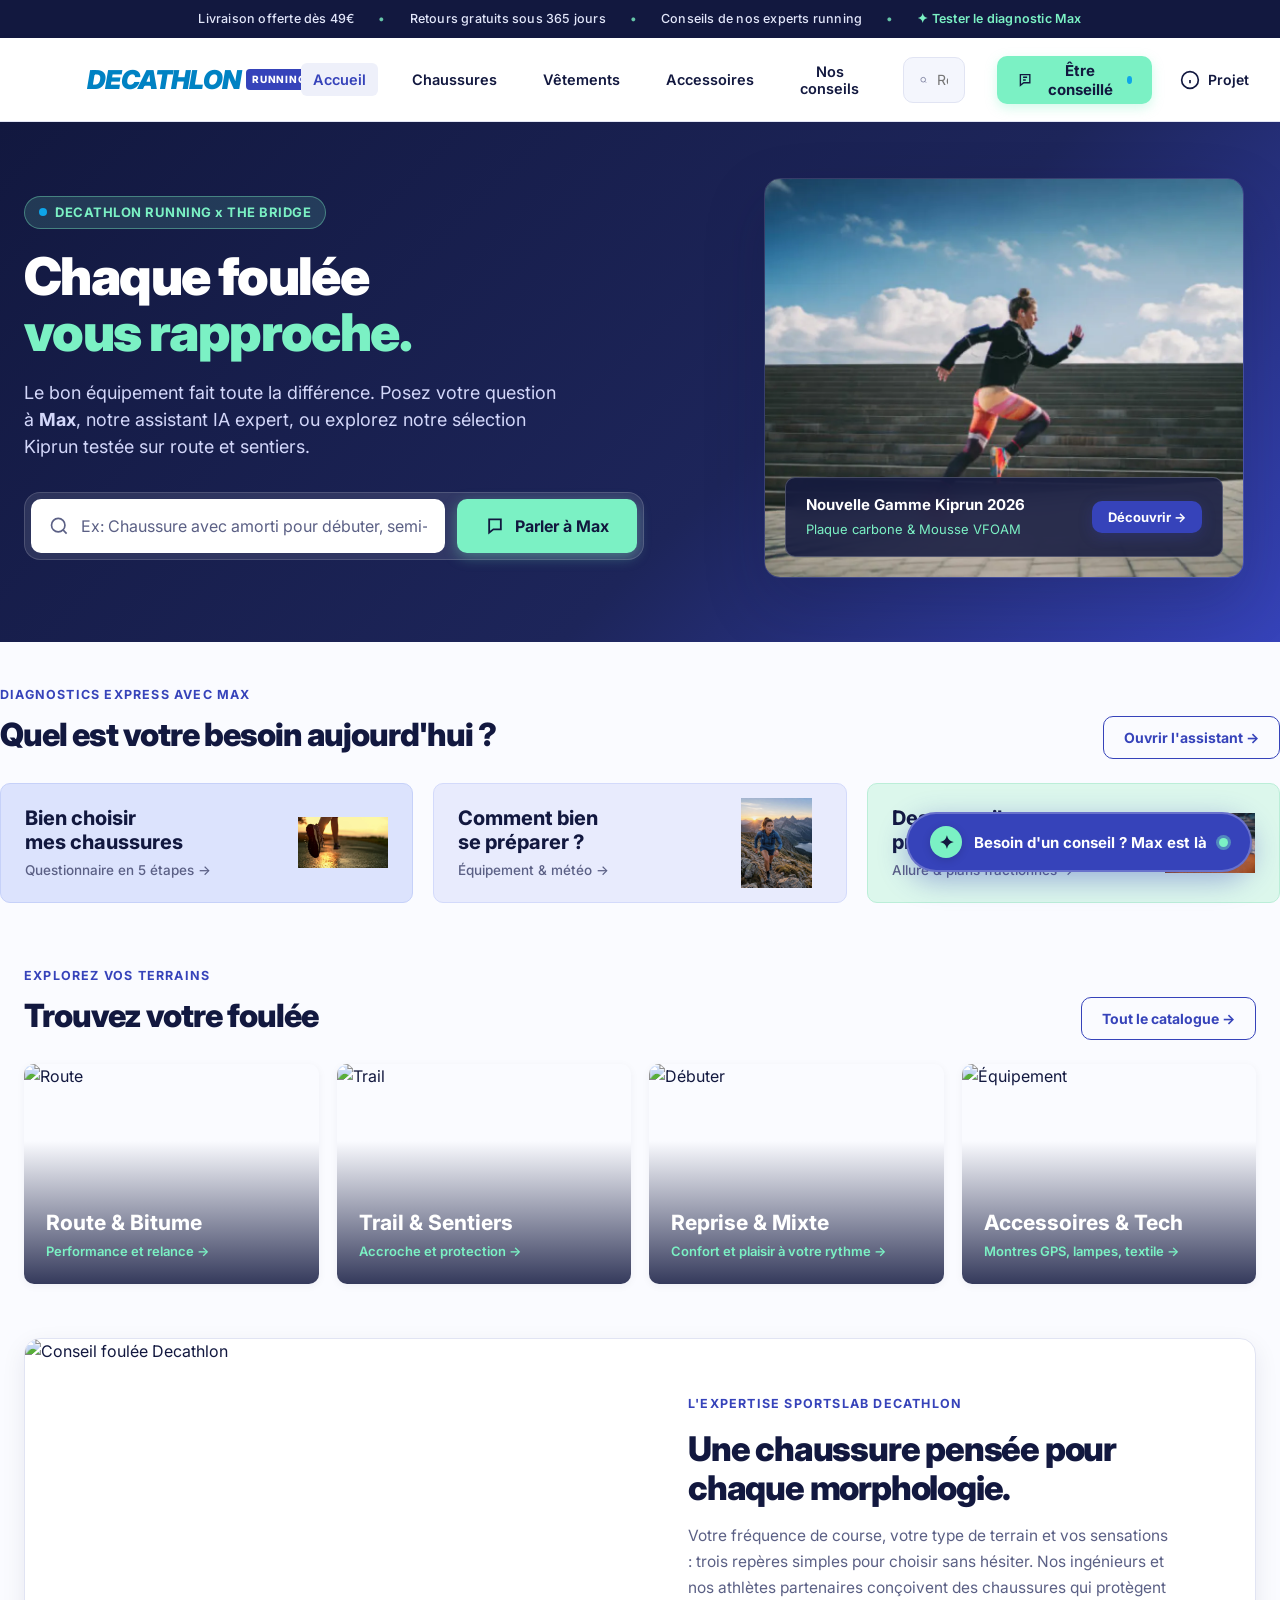
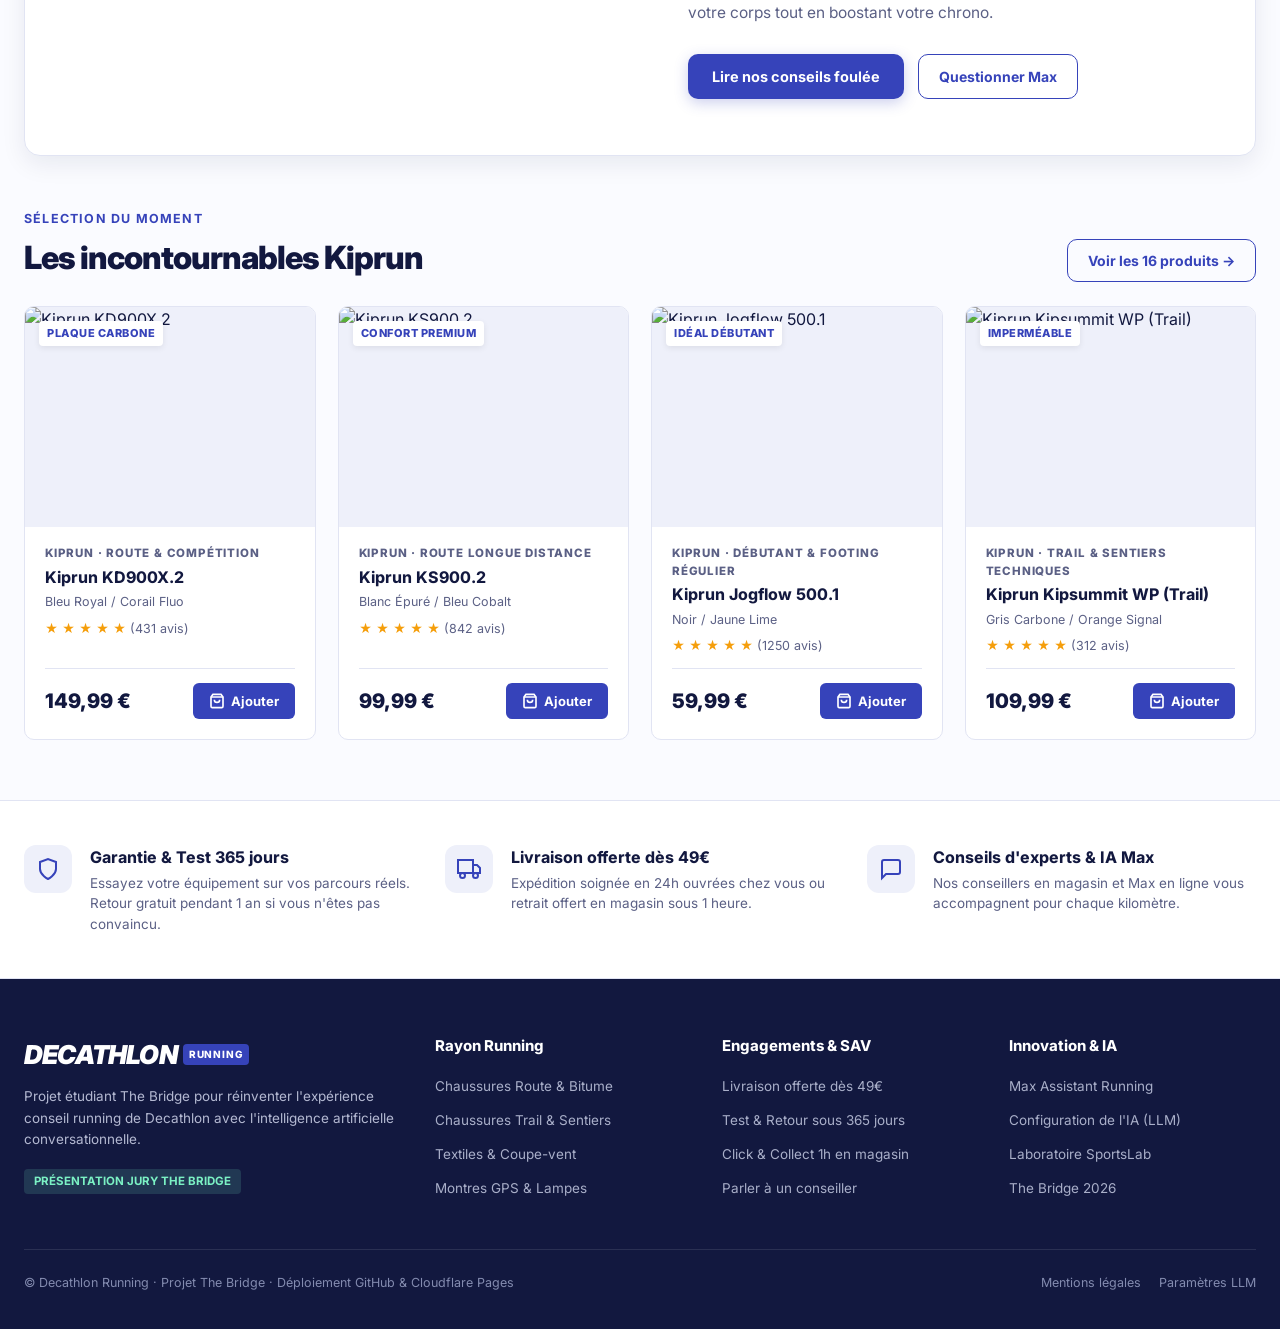
==== index.html @ 46d2ca4f "Add files via upload" ====
<!DOCTYPE html>
<html lang="fr">
<head>
  <meta charset="utf-8">
  <meta name="viewport" content="width=device-width, initial-scale=1">
  <title>Decathlon Running — Max, Votre Assistant Running Intelligent</title>
  <meta name="description" content="Projet étudiant Decathlon The Bridge : site e-commerce running interactif avec Max, assistant conversationnel propulsé par LLM.">
  <link rel="icon" type="image/png" href="assets/decathlon-logo.png">

  <!-- Polices Google Fonts : Inter & Roboto Condensed -->
  <link rel="preconnect" href="https://fonts.googleapis.com">
  <link rel="preconnect" href="https://fonts.gstatic.com" crossorigin>
  <link href="https://fonts.googleapis.com/css2?family=Inter:wght@400;500;600;700;800;900&family=Roboto+Condensed:wght@400;700&display=swap" rel="stylesheet">

  <!-- Feuilles de styles -->
  <link rel="stylesheet" href="css/styles.css">
  <link rel="stylesheet" href="css/chatbot.css">
</head>
<body>

  <!-- BANDEAU SUPÉRIEUR D'INFORMATIONS -->
  <div class="top-bar">
    <span>Livraison offerte dès 49€</span>
    <span class="bullet">•</span>
    <span>Retours gratuits sous 365 jours</span>
    <span class="bullet">•</span>
    <span>Conseils de nos experts running</span>
    <span class="bullet">•</span>
    <span class="top-link" onclick="window.maxBot.openWithQuery('Bien choisir mes chaussures')">✦ Tester le diagnostic Max</span>
  </div>

  <!-- HEADER PRINCIPAL DU SITE -->
  <header class="site-header">
    <div class="header-inner">
      <!-- Logo Decathlon Running -->
      <div class="logo-container" onclick="window.app.showView('home')">
        <img src="assets/decathlon-logo.png" alt="Decathlon Logo" class="logo-icon" onerror="this.style.display='none'">
        <div class="logo-text">
          DECATHLON <span class="logo-badge">RUNNING</span>
        </div>
      </div>

      <!-- Navigation principale -->
      <nav class="nav-links">
        <button class="nav-btn active" data-view="home" onclick="window.app.showView('home')">Accueil</button>
        <button class="nav-btn" data-view="catalogue" onclick="window.app.showCategory('Chaussures')">Chaussures</button>
        <button class="nav-btn" data-view="catalogue" onclick="window.app.showCategory('Vêtements')">Vêtements</button>
        <button class="nav-btn" data-view="catalogue" onclick="window.app.showCategory('Accessoires')">Accessoires</button>
        <button class="nav-btn" data-view="conseils" onclick="window.app.showView('conseils')">Nos conseils</button>
      </nav>

      <!-- Barre de recherche produit -->
      <div class="search-box">
        <svg width="18" height="18" viewBox="0 0 24 24" fill="none" stroke="currentColor" stroke-width="2.2"><circle cx="11" cy="11" r="8"></circle><path d="m21 21-4.3-4.3"></path></svg>
        <input id="headerSearchInput" placeholder="Rechercher KD900X, amorti, trail, veste..." aria-label="Rechercher un produit">
      </div>

      <!-- Actions de droite -->
      <div class="header-actions">
        <!-- Bouton spécial "Être conseillé" (Max Chatbot) -->
        <button class="btn-conseille" onclick="window.maxBot.toggleChat(true)" title="Ouvrir le conseiller Max">
          <svg width="22" height="22" viewBox="0 0 24 24" fill="none" stroke="currentColor" stroke-width="2"><path d="M5 4h14v12H10l-5 4z"></path><path d="M9 8h6M9 12h4"></path></svg>
          Être conseillé
          <span class="pulse-dot"></span>
        </button>

        <button class="action-btn" onclick="window.app.showView('about')" title="À propos du projet">
          <svg width="20" height="20" viewBox="0 0 24 24" fill="none" stroke="currentColor" stroke-width="2"><circle cx="12" cy="12" r="10"></circle><path d="M12 16v-4M12 8h.01"></path></svg>
          Projet
        </button>

        <button class="action-btn" onclick="window.app.showView('cart')" title="Voir mon panier">
          <svg width="20" height="20" viewBox="0 0 24 24" fill="none" stroke="currentColor" stroke-width="2"><circle cx="8" cy="21" r="1"></circle><circle cx="19" cy="21" r="1"></circle><path d="M2.05 2.05h2l2.66 12.42a2 2 0 0 0 2 1.58h9.78a2 2 0 0 0 1.95-1.57l1.65-7.43H5.12"></path></svg>
          Panier <span id="cartBadge" class="cart-badge" style="display:none;">0</span>
        </button>
      </div>
    </div>
  </header>

  <!-- CONTENEUR DYNAMIQUE DES PAGES / VUES -->
  <main id="mainApp"></main>

  <!-- =========================================================================
       CHATBOT MAX : TIROIR CONVERSATIONNEL ET ASSISTANT IA
       ========================================================================= -->

  <!-- Bouton déclencheur flottant (Bottom-Right) -->
  <button class="max-floating-launcher" onclick="window.maxBot.toggleChat(true)" aria-label="Ouvrir le chat avec Max">
    <div class="max-launcher-icon">✦</div>
    <span>Besoin d'un conseil ? Max est là</span>
    <span class="max-launcher-dot"></span>
  </button>

  <!-- Tiroir principal du Chatbot Max -->
  <aside class="max-chat-drawer" id="maxChatDrawer" aria-label="Chat avec Max">
    <!-- Header de Max -->
    <div class="max-header">
      <div class="max-header-info">
        <div class="max-avatar">
          <svg width="22" height="22" viewBox="0 0 24 24" fill="none" stroke="currentColor" stroke-width="2"><circle cx="12" cy="8" r="5"></circle><path d="M20 21a8 8 0 1 0-16 0"></path></svg>
          <span class="max-status-dot"></span>
        </div>
        <div class="max-header-names">
          <h4>Max <span class="max-model-tag">IA RUNNING</span></h4>
          <p id="maxStatusBadge">En ligne · Mode Expert Decathlon</p>
        </div>
      </div>

      <div class="max-header-actions">
        <!-- Bouton configuration de la clé API / LLM -->
        <button class="max-btn-icon" onclick="openConfigModal()" title="Paramètres IA & Clé API">
          <svg width="18" height="18" viewBox="0 0 24 24" fill="none" stroke="currentColor" stroke-width="2"><circle cx="12" cy="12" r="3"></circle><path d="M19.4 15a1.65 1.65 0 0 0 .33 1.82l.06.06a2 2 0 0 1 0 2.83 2 2 0 0 1-2.83 0l-.06-.06a1.65 1.65 0 0 0-1.82-.33 1.65 1.65 0 0 0-1 1.51V21a2 2 0 0 1-2 2 2 2 0 0 1-2-2v-.09A1.65 1.65 0 0 0 9 19.4a1.65 1.65 0 0 0-1.82.33l-.06.06a2 2 0 0 1-2.83 0 2 2 0 0 1 0-2.83l.06-.06a1.65 1.65 0 0 0 .33-1.82 1.65 1.65 0 0 0-1.51-1H3a2 2 0 0 1-2-2 2 2 0 0 1 2-2h.09A1.65 1.65 0 0 0 4.6 9a1.65 1.65 0 0 0-.33-1.82l-.06-.06a2 2 0 0 1 0-2.83 2 2 0 0 1 2.83 0l.06.06a1.65 1.65 0 0 0 1.82.33H9a1.65 1.65 0 0 0 1-1.51V3a2 2 0 0 1 2-2 2 2 0 0 1 2 2v.09a1.65 1.65 0 0 0 1 1.51 1.65 1.65 0 0 0 1.82-.33l.06-.06a2 2 0 0 1 2.83 0 2 2 0 0 1 0 2.83l-.06.06a1.65 1.65 0 0 0-.33 1.82V9a1.65 1.65 0 0 0 1.51 1H21a2 2 0 0 1 2 2 2 2 0 0 1-2 2h-.09a1.65 1.65 0 0 0-1.51 1z"></path></svg>
        </button>
        <!-- Fermer le chat -->
        <button class="max-btn-icon" onclick="window.maxBot.toggleChat(false)" title="Fermer l'assistant">
          <svg width="20" height="20" viewBox="0 0 24 24" fill="none" stroke="currentColor" stroke-width="2.2"><path d="M18 6 6 18M6 6l12 12"></path></svg>
        </button>
      </div>
    </div>

    <!-- Barre de progression pour scénarios guidés -->
    <div class="max-progress-strip" id="maxProgressStrip">
      <span id="maxProgressLabel">Question 1 sur 5</span>
      <div class="max-progress-bar-bg">
        <div class="max-progress-bar-fill" id="maxProgressBarFill"></div>
      </div>
    </div>

    <!-- Zone de défilement des messages -->
    <div class="max-messages-area" id="maxMessagesArea"></div>

    <!-- Zone des réponses rapides / suggestions -->
    <div class="max-chips-area" id="maxChipsArea"></div>

    <!-- Zone de saisie inférieure -->
    <div class="max-input-area">
      <input type="text" class="max-text-input" id="maxInputText" placeholder="Posez une question à Max (ex: plaque carbone, débuter...)" aria-label="Votre message pour Max">
      <button class="max-btn-send" id="maxBtnSend" aria-label="Envoyer le message">
        <svg width="20" height="20" viewBox="0 0 24 24" fill="none" stroke="currentColor" stroke-width="2.2"><path d="m22 2-7 20-4-9-9-4Z"></path><path d="M22 2 11 13"></path></svg>
      </button>
    </div>
  </aside>

  <!-- =========================================================================
       MODAL DE CONFIGURATION LLM & CLÉ API
       Permet d'ajouter une clé API Google Gemini ou OpenAI en 5 secondes
       ========================================================================= -->
  <div class="config-modal-backdrop" id="maxConfigModal">
    <div class="config-modal-card">
      <div class="config-modal-header">
        <h3>
          <svg width="22" height="22" viewBox="0 0 24 24" fill="none" stroke="currentColor" stroke-width="2"><path d="M12 2a4 4 0 0 1 4 4v2a4 4 0 0 1-8 0V6a4 4 0 0 1 4-4z"></path><path d="M16 14a6 6 0 0 1 6 6v2H2v-2a6 6 0 0 1 6-6h8z"></path></svg>
          Configuration de l'IA Max (LLM)
        </h3>
        <button class="max-btn-icon" onclick="closeConfigModal()">✕</button>
      </div>

      <div class="config-modal-body">
        <div id="modalStatusBadge" class="config-status-badge fallback">
          <span>●</span> Mode Hors-Ligne Expert Actif (Aucune clé requise pour tester)
        </div>

        <div class="config-field">
          <label for="cfgProvider">Fournisseur d'IA (LLM)</label>
          <select id="cfgProvider" onchange="onProviderChange(this.value)">
            <option value="gemini">Google Gemini API (Recommandé / Rapide)</option>
            <option value="openai">OpenAI (GPT-4o / GPT-4o-mini)</option>
            <option value="cloudflare">Cloudflare Serverless (/api/chat)</option>
            <option value="demo">Mode Démo Autonome (Sans clé)</option>
          </select>
          <div class="helper-text">
            Sélectionnez votre moteur d'IA. Gemini 1.5 Flash offre d'excellentes performances pour le jury.
          </div>
        </div>

        <div class="config-field" id="cfgApiKeyGroup">
          <label for="cfgApiKey">Clé API (API Key)</label>
          <input type="password" id="cfgApiKey" placeholder="Collez votre clé API ici (ex: AIzaSy... ou sk-...)">
          <div class="helper-text">
            La clé est stockée uniquement dans votre navigateur (localStorage). Elle ne sera jamais divulguée.
          </div>
        </div>

        <div class="config-field" id="cfgModelGroup">
          <label for="cfgModel">Modèle sélectionné</label>
          <input type="text" id="cfgModel" value="gemini-1.5-flash">
          <div class="helper-text">
            Exemples : <code>gemini-1.5-flash</code>, <code>gemini-2.0-flash</code>, ou <code>gpt-4o-mini</code>.
          </div>
        </div>

        <div class="config-modal-actions">
          <button class="btn-outline" onclick="closeConfigModal()">Annuler</button>
          <button class="btn-primary" onclick="saveConfigModal()">Enregistrer la configuration</button>
        </div>
      </div>
    </div>
  </div>

  <!-- PIED DE PAGE DECATHLON -->
  <footer class="site-footer">
    <div class="wrap">
      <div class="footer-grid">
        <div class="footer-col">
          <div class="logo-text" style="color:#fff;margin-bottom:12px;">
            DECATHLON <span class="logo-badge">RUNNING</span>
          </div>
          <p style="color:#B4B9D2;font-size:13.5px;line-height:1.6;margin-bottom:16px;">
            Projet étudiant The Bridge pour réinventer l'expérience conseil running de Decathlon avec l'intelligence artificielle conversationnelle.
          </p>
          <span style="display:inline-block;background:rgba(123,241,196,0.15);color:var(--mint-green);padding:4px 10px;border-radius:4px;font-size:11.5px;font-weight:700;">
            PRÉSENTATION JURY THE BRIDGE
          </span>
        </div>

        <div class="footer-col">
          <h5>Rayon Running</h5>
          <ul>
            <li><button onclick="window.app.filterByTerrain('route')">Chaussures Route & Bitume</button></li>
            <li><button onclick="window.app.filterByTerrain('trail')">Chaussures Trail & Sentiers</button></li>
            <li><button onclick="window.app.showCategory('Vêtements')">Textiles & Coupe-vent</button></li>
            <li><button onclick="window.app.showCategory('Accessoires')">Montres GPS & Lampes</button></li>
          </ul>
        </div>

        <div class="footer-col">
          <h5>Engagements & SAV</h5>
          <ul>
            <li><button onclick="window.app.showView('shipping')">Livraison offerte dès 49€</button></li>
            <li><button onclick="window.app.showView('shipping')">Test & Retour sous 365 jours</button></li>
            <li><button onclick="window.app.showView('shipping')">Click & Collect 1h en magasin</button></li>
            <li><button onclick="window.maxBot.talkToHuman()">Parler à un conseiller</button></li>
          </ul>
        </div>

        <div class="footer-col">
          <h5>Innovation & IA</h5>
          <ul>
            <li><button onclick="window.maxBot.toggleChat(true)">Max Assistant Running</button></li>
            <li><button onclick="openConfigModal()">Configuration de l'IA (LLM)</button></li>
            <li><button onclick="window.app.showView('conseils')">Laboratoire SportsLab</button></li>
            <li><button onclick="window.app.showView('about')">The Bridge 2026</button></li>
          </ul>
        </div>
      </div>

      <div class="footer-bottom">
        <div>© Decathlon Running · Projet The Bridge · Déploiement GitHub & Cloudflare Pages</div>
        <div style="display:flex;gap:18px;">
          <a href="#" onclick="window.app.showView('about')">Mentions légales</a>
          <a href="#" onclick="openConfigModal()">Paramètres LLM</a>
        </div>
      </div>
    </div>
  </footer>

  <!-- CHARGEMENT DES SCRIPTS JS -->
  <script src="js/products.js"></script>
  <script src="js/max-chatbot.js"></script>
  <script src="js/app.js"></script>

  <script>
    // Initialisation globale au chargement du DOM
    document.addEventListener('DOMContentLoaded', () => {
      window.app = new DecathlonApp();
      window.maxBot = new MaxChatbot();
    });

    // Gestion du modal de configuration de l'IA
    function openConfigModal() {
      const modal = document.getElementById('maxConfigModal');
      const cfg = window.maxBot ? window.maxBot.config : {};
      
      document.getElementById('cfgProvider').value = cfg.provider || 'gemini';
      document.getElementById('cfgApiKey').value = cfg.apiKey || '';
      document.getElementById('cfgModel').value = cfg.model || (cfg.provider === 'openai' ? 'gpt-4o-mini' : 'gemini-1.5-flash');

      onProviderChange(cfg.provider || 'gemini');

      const badge = document.getElementById('modalStatusBadge');
      if (cfg.apiKey && cfg.apiKey.trim().length > 5) {
        badge.className = 'config-status-badge active';
        badge.innerHTML = `<span>●</span> Clé API configurée (${cfg.provider.toUpperCase()} : ${cfg.model})`;
      } else {
        badge.className = 'config-status-badge fallback';
        badge.innerHTML = `<span>●</span> Mode Hors-Ligne Expert Actif (Aucune clé requise pour tester)`;
      }

      modal.classList.add('open');
    }

    function closeConfigModal() {
      document.getElementById('maxConfigModal').classList.remove('open');
    }

    function onProviderChange(val) {
      const keyGroup = document.getElementById('cfgApiKeyGroup');
      const modelGroup = document.getElementById('cfgModelGroup');
      const modelInput = document.getElementById('cfgModel');

      if (val === 'demo') {
        keyGroup.style.display = 'none';
        modelGroup.style.display = 'none';
      } else if (val === 'cloudflare') {
        keyGroup.style.display = 'none';
        modelGroup.style.display = 'none';
      } else {
        keyGroup.style.display = 'block';
        modelGroup.style.display = 'block';
        if (val === 'gemini' && modelInput.value.includes('gpt')) {
          modelInput.value = 'gemini-1.5-flash';
        } else if (val === 'openai' && modelInput.value.includes('gemini')) {
          modelInput.value = 'gpt-4o-mini';
        }
      }
    }

    function saveConfigModal() {
      const provider = document.getElementById('cfgProvider').value;
      const apiKey = document.getElementById('cfgApiKey').value.trim();
      const model = document.getElementById('cfgModel').value.trim();

      if (window.maxBot) {
        window.maxBot.saveConfig({
          provider: provider,
          apiKey: apiKey,
          model: model
        });
      }

      closeConfigModal();
      window.app.showToast('Configuration IA mise à jour avec succès !');
    }
  </script>
</body>
</html>
---- css/styles.css ----
/* ==========================================================================
   DECATHLON RUNNING x THE BRIDGE — SYSTÈME DE DESIGN OFFICIEL
   ========================================================================== */

:root {
  --blue-primary: #3643BA;       /* Bleu Kiprun signature */
  --blue-decathlon: #0082C3;     /* Bleu historique Decathlon */
  --blue-dark: #12183F;          /* Bleu nuit profond pour textes */
  --blue-soft: #EEF0FA;          /* Fond doux bleuté */
  --blue-subtle: #F4F6FD;        /* Arrière-plan secondaire */
  --mint-green: #7BF1C4;         /* Vert menthe énergique de Max */
  --mint-hover: #63dfb0;         /* Vert menthe survol */
  --mint-light: #E9FAF3;         /* Vert doux badge */
  --coral-accent: #FF5E36;       /* Corail vif pour promos et alertes */
  
  --text-main: #12183F;
  --text-muted: #5B6085;
  --text-light: #8A90B2;
  --border-color: #E1E4F3;
  --border-focus: #3643BA;
  --bg-page: #FAFBFF;
  --surface-card: #FFFFFF;
  
  --shadow-sm: 0 2px 8px rgba(18, 24, 63, 0.05);
  --shadow-md: 0 8px 24px rgba(18, 24, 63, 0.08);
  --shadow-lg: 0 16px 40px rgba(18, 24, 63, 0.14);
  --shadow-elevated: 0 24px 60px rgba(18, 24, 63, 0.22);
  
  --radius-sm: 6px;
  --radius-md: 10px;
  --radius-lg: 16px;
  --radius-full: 9999px;
  
  --font-base: 'Inter', -apple-system, BlinkMacSystemFont, 'Segoe UI', Roboto, sans-serif;
  --font-condensed: 'Roboto Condensed', 'Inter', sans-serif;
}

* {
  box-sizing: border-box;
  margin: 0;
  padding: 0;
}

html {
  scroll-behavior: smooth;
}

body {
  font-family: var(--font-base);
  color: var(--text-main);
  background-color: var(--bg-page);
  line-height: 1.5;
  -webkit-font-smoothing: antialiased;
  overflow-x: hidden;
}

a {
  color: inherit;
  text-decoration: none;
}

button, input, select, textarea {
  font-family: inherit;
  font-size: inherit;
}

button {
  cursor: pointer;
  border: none;
  background: none;
  transition: all 0.2s ease;
}

img {
  max-width: 100%;
  display: block;
}

.wrap {
  max-width: 1280px;
  margin: 0 auto;
  padding: 0 24px;
}

/* ==========================================================================
   TOP BAR & HEADER
   ========================================================================== */

.top-bar {
  background: var(--blue-dark);
  color: #E2E6FA;
  font-size: 12.5px;
  height: 38px;
  display: flex;
  align-items: center;
  justify-content: center;
  gap: 24px;
  font-weight: 500;
  letter-spacing: 0.2px;
}

.top-bar span.bullet {
  color: var(--mint-green);
  opacity: 0.8;
}

.top-bar .top-link {
  color: var(--mint-green);
  font-weight: 600;
  cursor: pointer;
}

.site-header {
  height: 84px;
  background: #ffffff;
  border-bottom: 1px solid var(--border-color);
  position: sticky;
  top: 0;
  z-index: 100;
  box-shadow: var(--shadow-sm);
}

.header-inner {
  display: flex;
  align-items: center;
  gap: 32px;
  height: 100%;
  max-width: 1380px;
  margin: 0 auto;
  padding: 0 32px;
}

.logo-container {
  display: flex;
  align-items: center;
  gap: 12px;
  cursor: pointer;
  user-select: none;
}

.logo-icon {
  width: 44px;
  height: 36px;
  object-fit: contain;
}

.logo-text {
  font-size: 26px;
  font-weight: 900;
  letter-spacing: -0.8px;
  color: var(--blue-decathlon);
  font-style: italic;
  display: flex;
  align-items: center;
  gap: 6px;
}

.logo-badge {
  background: var(--blue-primary);
  color: #fff;
  font-size: 10px;
  font-style: normal;
  font-weight: 800;
  padding: 3px 6px;
  border-radius: 4px;
  letter-spacing: 0.8px;
}

.nav-links {
  display: flex;
  align-items: center;
  gap: 22px;
}

.nav-btn {
  font-size: 14.5px;
  font-weight: 600;
  color: var(--text-main);
  padding: 8px 12px;
  border-radius: var(--radius-sm);
  transition: all 0.2s;
  display: flex;
  align-items: center;
  gap: 6px;
}

.nav-btn:hover, .nav-btn.active {
  color: var(--blue-primary);
  background: var(--blue-soft);
}

.search-box {
  flex: 1;
  max-width: 420px;
  height: 46px;
  background: var(--blue-subtle);
  border: 1.5px solid var(--border-color);
  border-radius: var(--radius-md);
  display: flex;
  align-items: center;
  padding: 0 16px;
  gap: 10px;
  transition: border-color 0.2s, background 0.2s;
}

.search-box:focus-within {
  border-color: var(--blue-primary);
  background: #fff;
  box-shadow: 0 0 0 3px rgba(54, 67, 186, 0.1);
}

.search-box input {
  border: none;
  background: none;
  outline: none;
  width: 100%;
  font-size: 14px;
  color: var(--text-main);
}

.search-box svg {
  color: var(--text-muted);
}

.header-actions {
  display: flex;
  align-items: center;
  gap: 14px;
  margin-left: auto;
}

.btn-conseille {
  display: flex;
  align-items: center;
  gap: 10px;
  height: 48px;
  padding: 0 20px;
  background: var(--mint-green);
  color: var(--blue-dark);
  font-size: 15px;
  font-weight: 700;
  border-radius: var(--radius-md);
  box-shadow: 0 4px 12px rgba(123, 241, 196, 0.35);
  transition: transform 0.2s, background 0.2s, box-shadow 0.2s;
  position: relative;
}

.btn-conseille:hover {
  background: var(--mint-hover);
  transform: translateY(-1px);
  box-shadow: 0 6px 16px rgba(123, 241, 196, 0.45);
}

.pulse-dot {
  width: 8px;
  height: 8px;
  border-radius: 50%;
  background: #0ea5e9;
  animation: pulseAnimation 1.6s infinite;
}

@keyframes pulseAnimation {
  0% { transform: scale(0.95); box-shadow: 0 0 0 0 rgba(14, 165, 233, 0.7); }
  70% { transform: scale(1); box-shadow: 0 0 0 7px rgba(14, 165, 233, 0); }
  100% { transform: scale(0.95); box-shadow: 0 0 0 0 rgba(14, 165, 233, 0); }
}

.action-btn {
  display: flex;
  align-items: center;
  gap: 8px;
  height: 44px;
  padding: 0 14px;
  color: var(--text-main);
  font-weight: 600;
  font-size: 14px;
  border-radius: var(--radius-sm);
  position: relative;
}

.action-btn:hover {
  background: var(--blue-soft);
  color: var(--blue-primary);
}

.cart-badge {
  background: var(--blue-primary);
  color: #fff;
  font-size: 11px;
  font-weight: 700;
  border-radius: 12px;
  padding: 2px 7px;
  min-width: 20px;
  text-align: center;
}

/* ==========================================================================
   HERO & SEARCH COMPONENT (Inspiré du prototype Max 1440)
   ========================================================================== */

.hero-section {
  background: linear-gradient(135deg, #12183F 0%, #1D255A 60%, #3643BA 100%);
  color: #ffffff;
  padding: 56px 0 64px;
  position: relative;
  overflow: hidden;
}

.hero-grid {
  display: grid;
  grid-template-columns: 1.15fr 0.85fr;
  align-items: center;
  gap: 48px;
}

.hero-content {
  position: relative;
  z-index: 2;
}

.hero-badge {
  display: inline-flex;
  align-items: center;
  gap: 8px;
  background: rgba(123, 241, 196, 0.15);
  color: var(--mint-green);
  border: 1px solid rgba(123, 241, 196, 0.4);
  padding: 6px 14px;
  border-radius: var(--radius-full);
  font-size: 13px;
  font-weight: 700;
  letter-spacing: 0.5px;
  margin-bottom: 20px;
}

.hero-title {
  font-size: 52px;
  font-weight: 900;
  line-height: 1.08;
  letter-spacing: -1.6px;
  margin-bottom: 18px;
}

.hero-title span {
  color: var(--mint-green);
}

.hero-description {
  font-size: 18px;
  line-height: 1.5;
  color: #D3D7FA;
  max-width: 540px;
  margin-bottom: 32px;
}

/* Barre de recherche directe vers Max */
.hero-assistant-box {
  display: flex;
  gap: 12px;
  max-width: 620px;
  background: rgba(255, 255, 255, 0.1);
  padding: 6px;
  border-radius: var(--radius-lg);
  backdrop-filter: blur(10px);
  border: 1px solid rgba(255, 255, 255, 0.15);
}

.hero-input-wrapper {
  flex: 1;
  background: #ffffff;
  border-radius: var(--radius-md);
  display: flex;
  align-items: center;
  padding: 0 18px;
  gap: 12px;
}

.hero-input-wrapper input {
  border: none;
  background: none;
  outline: none;
  width: 100%;
  height: 54px;
  font-size: 16px;
  color: var(--text-main);
}

.hero-input-wrapper input::placeholder {
  color: var(--text-muted);
}

.btn-hero-ask {
  background: var(--mint-green);
  color: var(--blue-dark);
  font-weight: 700;
  font-size: 16px;
  padding: 0 28px;
  height: 54px;
  border-radius: var(--radius-md);
  display: flex;
  align-items: center;
  gap: 10px;
  white-space: nowrap;
  box-shadow: 0 4px 14px rgba(123, 241, 196, 0.35);
}

.btn-hero-ask:hover {
  background: var(--mint-hover);
  transform: translateY(-1px);
}

.hero-visual {
  position: relative;
  display: flex;
  justify-content: center;
}

.hero-image-card {
  position: relative;
  border-radius: var(--radius-lg);
  overflow: hidden;
  box-shadow: var(--shadow-elevated);
  border: 1px solid rgba(255, 255, 255, 0.12);
  width: 100%;
  max-width: 480px;
  height: 400px;
}

.hero-image-card img {
  width: 100%;
  height: 100%;
  object-fit: cover;
}

.hero-card-floating {
  position: absolute;
  bottom: 20px;
  left: 20px;
  right: 20px;
  background: rgba(18, 24, 63, 0.85);
  backdrop-filter: blur(12px);
  border: 1px solid rgba(255, 255, 255, 0.2);
  padding: 16px 20px;
  border-radius: var(--radius-md);
  display: flex;
  align-items: center;
  justify-content: space-between;
  color: #fff;
}

.floating-text b {
  font-size: 15px;
  color: #fff;
  display: block;
}

.floating-text span {
  font-size: 13px;
  color: var(--mint-green);
}

/* ==========================================================================
   QUICK SCENARIO CARDS (Inspiré du prototype Max)
   ========================================================================== */

.quick-scenarios-section {
  padding: 44px 0 24px;
}

.section-head {
  display: flex;
  align-items: flex-end;
  justify-content: space-between;
  margin-bottom: 24px;
}

.section-tag {
  color: var(--blue-primary);
  font-size: 12.5px;
  font-weight: 700;
  text-transform: uppercase;
  letter-spacing: 1.2px;
  display: block;
  margin-bottom: 6px;
}

.section-title {
  font-size: 32px;
  font-weight: 850;
  letter-spacing: -1px;
  color: var(--text-main);
}

.quick-cards-grid {
  display: grid;
  grid-template-columns: repeat(3, 1fr);
  gap: 20px;
}

.quick-card {
  height: 120px;
  border-radius: var(--radius-md);
  padding: 20px 24px;
  display: flex;
  align-items: center;
  justify-content: space-between;
  cursor: pointer;
  position: relative;
  overflow: hidden;
  transition: transform 0.25s, box-shadow 0.25s;
  border: 1px solid transparent;
}

.quick-card:hover {
  transform: translateY(-4px);
  box-shadow: var(--shadow-md);
}

.quick-card.card-blue {
  background: #DCE3FD;
  border-color: #C6D1F9;
}

.quick-card.card-purple {
  background: #E8EBFD;
  border-color: #D3DAFB;
}

.quick-card.card-mint {
  background: #DCF7EC;
  border-color: #BBEED8;
}

.quick-card-text {
  position: relative;
  z-index: 2;
}

.quick-card-text h3 {
  font-size: 20px;
  font-weight: 750;
  color: var(--blue-dark);
  line-height: 1.2;
  margin-bottom: 6px;
}

.quick-card-text span {
  font-size: 13.5px;
  color: var(--text-muted);
  font-weight: 500;
  display: flex;
  align-items: center;
  gap: 6px;
}

.quick-card-img {
  width: 90px;
  height: 90px;
  object-fit: contain;
  transition: transform 0.3s;
}

.quick-card:hover .quick-card-img {
  transform: scale(1.08) rotate(-2deg);
}

/* ==========================================================================
   TERRAIN TILES (Catégories visuelles)
   ========================================================================== */

.tiles-grid {
  display: grid;
  grid-template-columns: repeat(4, 1fr);
  gap: 18px;
  margin-top: 24px;
}

.terrain-tile {
  height: 220px;
  border-radius: var(--radius-md);
  position: relative;
  overflow: hidden;
  padding: 22px;
  display: flex;
  flex-direction: column;
  justify-content: flex-end;
  cursor: pointer;
  box-shadow: var(--shadow-sm);
}

.terrain-tile img {
  position: absolute;
  inset: 0;
  width: 100%;
  height: 100%;
  object-fit: cover;
  transition: transform 0.4s ease;
}

.terrain-tile:hover img {
  transform: scale(1.06);
}

.terrain-tile::after {
  content: '';
  position: absolute;
  inset: 0;
  background: linear-gradient(180deg, rgba(18, 24, 63, 0) 35%, rgba(18, 24, 63, 0.85) 100%);
  pointer-events: none;
}

.terrain-tile h3 {
  color: #fff;
  position: relative;
  z-index: 2;
  font-size: 21px;
  font-weight: 750;
  margin-bottom: 4px;
}

.terrain-tile span {
  color: var(--mint-green);
  position: relative;
  z-index: 2;
  font-size: 13px;
  font-weight: 600;
}

/* ==========================================================================
   EDITORIAL SECTION
   ========================================================================== */

.editorial-section {
  margin: 54px 0;
}

.editorial-box {
  background: #ffffff;
  border-radius: var(--radius-lg);
  border: 1px solid var(--border-color);
  overflow: hidden;
  display: grid;
  grid-template-columns: 1fr 1fr;
  box-shadow: var(--shadow-md);
}

.editorial-img-col {
  position: relative;
  min-height: 380px;
}

.editorial-img-col img {
  width: 100%;
  height: 100%;
  object-fit: cover;
}

.editorial-content {
  padding: 56px 48px;
  display: flex;
  flex-direction: column;
  justify-content: center;
  align-items: flex-start;
}

.editorial-content h2 {
  font-size: 34px;
  font-weight: 850;
  letter-spacing: -1.2px;
  line-height: 1.15;
  margin: 10px 0 16px;
  color: var(--blue-dark);
}

.editorial-content p {
  color: var(--text-muted);
  font-size: 15.5px;
  line-height: 1.65;
  margin-bottom: 28px;
  max-width: 480px;
}

/* Boutons communs */
.btn-primary {
  background: var(--blue-primary);
  color: #fff;
  font-weight: 700;
  font-size: 14.5px;
  padding: 14px 24px;
  border-radius: var(--radius-md);
  display: inline-flex;
  align-items: center;
  gap: 10px;
  box-shadow: 0 4px 14px rgba(54, 67, 186, 0.25);
}

.btn-primary:hover {
  background: #2b369c;
  transform: translateY(-1px);
}

.btn-outline {
  border: 1.5px solid var(--blue-primary);
  color: var(--blue-primary);
  font-weight: 700;
  font-size: 14px;
  padding: 12px 20px;
  border-radius: var(--radius-md);
  display: inline-flex;
  align-items: center;
  gap: 8px;
}

.btn-outline:hover {
  background: var(--blue-soft);
}

/* ==========================================================================
   PRODUCT CARDS & CATALOG
   ========================================================================== */

.products-grid {
  display: grid;
  grid-template-columns: repeat(4, 1fr);
  gap: 22px;
}

.product-card {
  background: #ffffff;
  border-radius: var(--radius-md);
  border: 1px solid var(--border-color);
  overflow: hidden;
  transition: transform 0.25s, box-shadow 0.25s;
  display: flex;
  flex-direction: column;
  position: relative;
}

.product-card:hover {
  transform: translateY(-4px);
  box-shadow: var(--shadow-md);
}

.product-badge-tag {
  position: absolute;
  top: 14px;
  left: 14px;
  background: #ffffff;
  color: var(--blue-primary);
  font-size: 11px;
  font-weight: 800;
  padding: 4px 8px;
  border-radius: 4px;
  box-shadow: 0 2px 6px rgba(0, 0, 0, 0.08);
  z-index: 2;
  text-transform: uppercase;
  letter-spacing: 0.5px;
}

.product-img-box {
  height: 220px;
  background: var(--blue-soft);
  position: relative;
  overflow: hidden;
  cursor: pointer;
}

.product-img-box img {
  width: 100%;
  height: 100%;
  object-fit: cover;
  transition: transform 0.4s ease;
}

.product-card:hover .product-img-box img {
  transform: scale(1.05);
}

.product-body {
  padding: 18px 20px 20px;
  display: flex;
  flex-direction: column;
  flex: 1;
}

.product-brand {
  font-size: 11.5px;
  font-weight: 800;
  color: var(--text-muted);
  letter-spacing: 0.8px;
  text-transform: uppercase;
  margin-bottom: 4px;
}

.product-title {
  font-size: 16px;
  font-weight: 750;
  color: var(--text-main);
  line-height: 1.3;
  margin-bottom: 6px;
  cursor: pointer;
}

.product-meta {
  font-size: 12.5px;
  color: var(--text-muted);
  margin-bottom: 8px;
}

.product-rating {
  font-size: 12.5px;
  color: #F59E0B;
  display: flex;
  align-items: center;
  gap: 4px;
  margin-bottom: 12px;
}

.product-rating span {
  color: var(--text-muted);
}

.product-price-row {
  margin-top: auto;
  padding-top: 14px;
  border-top: 1px solid var(--border-color);
  display: flex;
  align-items: center;
  justify-content: space-between;
}

.product-price {
  font-size: 20px;
  font-weight: 850;
  color: var(--text-main);
}

.btn-add-cart {
  background: var(--blue-primary);
  color: #fff;
  padding: 10px 16px;
  border-radius: var(--radius-sm);
  font-weight: 700;
  font-size: 13px;
  display: flex;
  align-items: center;
  gap: 6px;
}

.btn-add-cart:hover {
  background: #2b369c;
}

/* ==========================================================================
   CATALOGUE PAGE VIEW
   ========================================================================== */

.page-banner {
  background: linear-gradient(135deg, #EEF0FA 0%, #FAFBFF 100%);
  border-bottom: 1px solid var(--border-color);
  padding: 36px 0;
}

.breadcrumb {
  font-size: 13px;
  color: var(--text-muted);
  margin-bottom: 8px;
  display: flex;
  gap: 6px;
}

.page-title {
  font-size: 38px;
  font-weight: 850;
  color: var(--blue-primary);
  letter-spacing: -1.2px;
}

.catalogue-layout {
  display: grid;
  grid-template-columns: 260px 1fr;
  gap: 36px;
  padding: 40px 0 60px;
}

.catalogue-sidebar {
  background: #fff;
  border: 1px solid var(--border-color);
  border-radius: var(--radius-md);
  padding: 24px;
  height: fit-content;
  position: sticky;
  top: 100px;
}

.filter-group {
  margin-bottom: 24px;
  padding-bottom: 20px;
  border-bottom: 1px solid var(--border-color);
}

.filter-group:last-child {
  border-bottom: none;
  margin-bottom: 0;
  padding-bottom: 0;
}

.filter-title {
  font-size: 14.5px;
  font-weight: 750;
  margin-bottom: 14px;
  color: var(--text-main);
  text-transform: uppercase;
  letter-spacing: 0.5px;
}

.filter-option {
  display: flex;
  align-items: center;
  gap: 10px;
  font-size: 14px;
  color: var(--text-muted);
  margin-bottom: 10px;
  cursor: pointer;
  user-select: none;
}

.filter-option input[type="radio"],
.filter-option input[type="checkbox"] {
  accent-color: var(--blue-primary);
  width: 16px;
  height: 16px;
  cursor: pointer;
}

.filter-option:hover {
  color: var(--blue-primary);
}

.catalogue-top-bar {
  display: flex;
  align-items: center;
  justify-content: space-between;
  margin-bottom: 24px;
}

.catalogue-count {
  font-size: 14.5px;
  font-weight: 600;
  color: var(--text-muted);
}

.catalogue-sort select {
  padding: 8px 14px;
  border-radius: var(--radius-sm);
  border: 1.5px solid var(--border-color);
  background: #fff;
  font-size: 13.5px;
  color: var(--text-main);
  outline: none;
}

/* ==========================================================================
   PRODUCT DETAIL MODAL / VIEW
   ========================================================================== */

.detail-grid {
  display: grid;
  grid-template-columns: 1.1fr 0.9fr;
  gap: 48px;
  padding: 36px 0 60px;
}

.detail-gallery {
  height: 520px;
  border-radius: var(--radius-lg);
  overflow: hidden;
  background: var(--blue-soft);
  box-shadow: var(--shadow-sm);
}

.detail-gallery img {
  width: 100%;
  height: 100%;
  object-fit: cover;
}

.detail-info {
  display: flex;
  flex-direction: column;
}

.detail-eyebrow {
  font-size: 13px;
  font-weight: 700;
  color: var(--blue-primary);
  text-transform: uppercase;
  letter-spacing: 1px;
}

.detail-title {
  font-size: 38px;
  font-weight: 850;
  color: var(--text-main);
  line-height: 1.15;
  margin: 8px 0 12px;
}

.detail-price {
  font-size: 28px;
  font-weight: 900;
  color: var(--blue-primary);
  margin-bottom: 16px;
}

.detail-desc {
  font-size: 15px;
  line-height: 1.65;
  color: var(--text-muted);
  margin-bottom: 24px;
}

.size-selector-title {
  font-size: 14px;
  font-weight: 700;
  margin-bottom: 10px;
}

.sizes-row {
  display: flex;
  flex-wrap: wrap;
  gap: 8px;
  margin-bottom: 24px;
}

.size-pill {
  min-width: 46px;
  height: 42px;
  padding: 0 12px;
  border: 1.5px solid var(--border-color);
  border-radius: var(--radius-sm);
  background: #fff;
  font-weight: 600;
  font-size: 14px;
  display: flex;
  align-items: center;
  justify-content: center;
}

.size-pill:hover {
  border-color: var(--blue-primary);
}

.size-pill.selected {
  border-color: var(--blue-primary);
  background: var(--blue-primary);
  color: #fff;
}

.btn-ask-max-about-prod {
  background: var(--blue-soft);
  color: var(--blue-primary);
  border: 1.5px solid #C6D1F9;
  font-weight: 700;
  font-size: 14px;
  padding: 12px;
  border-radius: var(--radius-md);
  margin-top: 12px;
  display: flex;
  align-items: center;
  justify-content: center;
  gap: 8px;
}

.btn-ask-max-about-prod:hover {
  background: #dee4fc;
}

/* ==========================================================================
   CART & CHECKOUT
   ========================================================================== */

.cart-layout {
  display: grid;
  grid-template-columns: 1fr 380px;
  gap: 36px;
  padding: 40px 0 60px;
}

.cart-items-list {
  background: #fff;
  border: 1px solid var(--border-color);
  border-radius: var(--radius-md);
  padding: 24px;
}

.cart-item-row {
  display: grid;
  grid-template-columns: 100px 1fr auto;
  gap: 20px;
  padding: 20px 0;
  border-bottom: 1px solid var(--border-color);
  align-items: center;
}

.cart-item-row:last-child {
  border-bottom: none;
}

.cart-item-img {
  width: 100px;
  height: 90px;
  object-fit: cover;
  border-radius: var(--radius-sm);
  background: var(--blue-soft);
}

.cart-item-info h4 {
  font-size: 16px;
  font-weight: 700;
  margin-bottom: 4px;
}

.cart-item-qty {
  display: flex;
  align-items: center;
  gap: 12px;
  margin-top: 10px;
}

.qty-btn {
  width: 32px;
  height: 32px;
  border-radius: var(--radius-sm);
  background: var(--blue-soft);
  font-weight: 700;
  display: flex;
  align-items: center;
  justify-content: center;
}

.qty-btn:hover {
  background: #d8ddf7;
}

.cart-summary-box {
  background: #fff;
  border: 1px solid var(--border-color);
  border-radius: var(--radius-md);
  padding: 28px;
  height: fit-content;
}

.summary-title {
  font-size: 18px;
  font-weight: 800;
  margin-bottom: 20px;
}

.summary-line {
  display: flex;
  justify-content: space-between;
  font-size: 14.5px;
  margin-bottom: 14px;
  color: var(--text-muted);
}

.summary-line.total {
  font-size: 18px;
  font-weight: 850;
  color: var(--text-main);
  padding-top: 16px;
  border-top: 1px solid var(--border-color);
  margin-top: 16px;
}

/* ==========================================================================
   BENEFITS & FOOTER
   ========================================================================== */

.benefits-section {
  background: #fff;
  border-top: 1px solid var(--border-color);
  border-bottom: 1px solid var(--border-color);
  padding: 44px 0;
  margin-top: 60px;
}

.benefits-grid {
  display: grid;
  grid-template-columns: repeat(3, 1fr);
  gap: 32px;
}

.benefit-card {
  display: flex;
  align-items: flex-start;
  gap: 18px;
}

.benefit-icon {
  width: 48px;
  height: 48px;
  border-radius: 12px;
  background: var(--blue-soft);
  color: var(--blue-primary);
  display: flex;
  align-items: center;
  justify-content: center;
  flex-shrink: 0;
}

.benefit-card h4 {
  font-size: 16px;
  font-weight: 750;
  margin-bottom: 4px;
  color: var(--blue-dark);
}

.benefit-card p {
  font-size: 13.5px;
  color: var(--text-muted);
  line-height: 1.5;
}

.site-footer {
  background: var(--blue-dark);
  color: #fff;
  padding: 56px 0 36px;
}

.footer-grid {
  display: grid;
  grid-template-columns: 1.5fr 1fr 1fr 1fr;
  gap: 40px;
  margin-bottom: 40px;
}

.footer-col h5 {
  font-size: 15px;
  font-weight: 750;
  margin-bottom: 16px;
  color: #fff;
}

.footer-col ul {
  list-style: none;
}

.footer-col li {
  margin-bottom: 10px;
}

.footer-col a, .footer-col button {
  color: #A9AFC9;
  font-size: 13.5px;
  transition: color 0.2s;
}

.footer-col a:hover, .footer-col button:hover {
  color: var(--mint-green);
}

.footer-bottom {
  border-top: 1px solid rgba(255, 255, 255, 0.1);
  padding-top: 24px;
  display: flex;
  justify-content: space-between;
  align-items: center;
  font-size: 12.5px;
  color: #838BAF;
}

/* Toast notifications */
.toast-notice {
  position: fixed;
  top: 96px;
  right: 28px;
  background: var(--blue-dark);
  color: #fff;
  padding: 14px 22px;
  border-radius: var(--radius-md);
  box-shadow: var(--shadow-lg);
  font-size: 14px;
  font-weight: 600;
  display: flex;
  align-items: center;
  gap: 10px;
  z-index: 1000;
  animation: slideInToast 0.3s cubic-bezier(0.16, 1, 0.3, 1);
  border-left: 4px solid var(--mint-green);
}

@keyframes slideInToast {
  from { transform: translateX(100%); opacity: 0; }
  to { transform: translateX(0); opacity: 1; }
}

/* ==========================================================================
   RESPONSIVE DESIGN
   ========================================================================== */

@media (max-width: 1024px) {
  .hero-grid {
    grid-template-columns: 1fr;
    text-align: center;
  }
  .hero-description {
    margin: 0 auto 32px;
  }
  .hero-assistant-box {
    margin: 0 auto;
  }
  .hero-visual {
    display: none;
  }
  .quick-cards-grid {
    grid-template-columns: 1fr;
  }
  .products-grid {
    grid-template-columns: repeat(2, 1fr);
  }
  .tiles-grid {
    grid-template-columns: repeat(2, 1fr);
  }
  .editorial-box {
    grid-template-columns: 1fr;
  }
  .catalogue-layout {
    grid-template-columns: 1fr;
  }
  .detail-grid {
    grid-template-columns: 1fr;
  }
  .cart-layout {
    grid-template-columns: 1fr;
  }
  .footer-grid {
    grid-template-columns: 1fr 1fr;
  }
}

@media (max-width: 768px) {
  .top-bar {
    display: none;
  }
  .site-header {
    height: 70px;
  }
  .header-inner {
    padding: 0 16px;
    gap: 12px;
  }
  .nav-links, .search-box {
    display: none;
  }
  .hero-title {
    font-size: 34px;
  }
  .hero-assistant-box {
    flex-direction: column;
  }
  .btn-hero-ask {
    width: 100%;
    justify-content: center;
  }
  .products-grid {
    grid-template-columns: 1fr;
  }
  .benefits-grid {
    grid-template-columns: 1fr;
  }
  .footer-grid {
    grid-template-columns: 1fr;
  }
}
---- css/chatbot.css ----
/* ==========================================================================
   MAX · ASSISTANT RUNNING DECATHLON — DESIGN CHATBOT & LLM
   Inspiré du prototype Figma/HTML Decathlon Max 1440
   ========================================================================== */

/* 1. Bouton Flottant Déclencheur */
.max-floating-launcher {
  position: fixed;
  bottom: 28px;
  right: 28px;
  z-index: 999;
  display: flex;
  align-items: center;
  gap: 12px;
  background: var(--blue-primary);
  color: #ffffff;
  padding: 12px 22px;
  border-radius: var(--radius-full);
  box-shadow: 0 8px 28px rgba(54, 67, 186, 0.4);
  font-weight: 700;
  font-size: 15px;
  cursor: pointer;
  border: 2px solid rgba(255, 255, 255, 0.25);
  transition: all 0.3s cubic-bezier(0.16, 1, 0.3, 1);
}

.max-floating-launcher:hover {
  transform: translateY(-3px) scale(1.02);
  box-shadow: 0 12px 36px rgba(54, 67, 186, 0.55);
  background: #2A36A6;
}

.max-launcher-icon {
  width: 32px;
  height: 32px;
  background: var(--mint-green);
  color: var(--blue-dark);
  border-radius: 50%;
  display: flex;
  align-items: center;
  justify-content: center;
  font-size: 18px;
  flex-shrink: 0;
  box-shadow: 0 2px 8px rgba(0, 0, 0, 0.15);
}

.max-launcher-dot {
  width: 9px;
  height: 9px;
  background: var(--mint-green);
  border-radius: 50%;
  box-shadow: 0 0 0 3px rgba(123, 241, 196, 0.4);
  animation: pulseAnimation 2s infinite;
}

/* 2. Tiroir / Drawer du Chatbot */
.max-chat-drawer {
  position: fixed;
  bottom: 24px;
  right: 24px;
  width: 440px;
  max-width: calc(100vw - 32px);
  height: 720px;
  max-height: calc(100vh - 48px);
  background: #FFFFFF;
  border-radius: 20px;
  border: 1px solid var(--border-color);
  box-shadow: var(--shadow-elevated);
  display: flex;
  flex-direction: column;
  z-index: 1000;
  overflow: hidden;
  transition: transform 0.35s cubic-bezier(0.16, 1, 0.3, 1), opacity 0.35s ease;
  transform: translateY(20px) scale(0.96);
  opacity: 0;
  pointer-events: none;
}

.max-chat-drawer.open {
  transform: translateY(0) scale(1);
  opacity: 1;
  pointer-events: all;
}

/* 3. Header du Chatbot */
.max-header {
  background: var(--blue-primary);
  color: #FFFFFF;
  padding: 16px 20px;
  display: flex;
  align-items: center;
  justify-content: space-between;
  border-bottom: 1px solid rgba(255, 255, 255, 0.12);
  flex-shrink: 0;
}

.max-header-info {
  display: flex;
  align-items: center;
  gap: 12px;
}

.max-avatar {
  width: 42px;
  height: 42px;
  border-radius: 50%;
  background: #DDE2F8;
  color: var(--blue-primary);
  display: flex;
  align-items: center;
  justify-content: center;
  position: relative;
  flex-shrink: 0;
  box-shadow: 0 2px 6px rgba(0, 0, 0, 0.15);
}

.max-status-dot {
  position: absolute;
  bottom: 1px;
  right: 1px;
  width: 10px;
  height: 10px;
  border-radius: 50%;
  background: #10B981;
  border: 2px solid #FFFFFF;
}

.max-header-names h4 {
  font-size: 16px;
  font-weight: 800;
  line-height: 1.2;
  display: flex;
  align-items: center;
  gap: 6px;
}

.max-model-tag {
  background: rgba(123, 241, 196, 0.2);
  color: var(--mint-green);
  font-size: 10px;
  font-weight: 800;
  padding: 2px 6px;
  border-radius: 4px;
  border: 1px solid rgba(123, 241, 196, 0.4);
}

.max-header-names p {
  font-size: 12px;
  color: #D3D7FA;
  margin-top: 2px;
}

.max-header-actions {
  display: flex;
  align-items: center;
  gap: 6px;
}

.max-btn-icon {
  width: 34px;
  height: 34px;
  border-radius: 50%;
  color: #FFFFFF;
  display: flex;
  align-items: center;
  justify-content: center;
  transition: background 0.2s;
}

.max-btn-icon:hover {
  background: rgba(255, 255, 255, 0.18);
}

/* 4. Barre de progression (Mode guidé) */
.max-progress-strip {
  background: #EEF0FA;
  border-bottom: 1px solid var(--border-color);
  padding: 8px 18px;
  display: none;
  align-items: center;
  justify-content: space-between;
  font-size: 12.5px;
  font-weight: 600;
  color: var(--blue-primary);
}

.max-progress-strip.visible {
  display: flex;
}

.max-progress-bar-bg {
  flex: 1;
  max-width: 140px;
  height: 5px;
  background: #D9DDF5;
  border-radius: var(--radius-full);
  overflow: hidden;
  margin-left: 12px;
}

.max-progress-bar-fill {
  height: 100%;
  background: var(--blue-primary);
  width: 0%;
  transition: width 0.3s ease;
}

/* 5. Zone des Messages */
.max-messages-area {
  flex: 1;
  overflow-y: auto;
  padding: 20px;
  display: flex;
  flex-direction: column;
  gap: 16px;
  background: #FAFBFF;
}

.max-messages-area::-webkit-scrollbar {
  width: 6px;
}

.max-messages-area::-webkit-scrollbar-thumb {
  background: #D5D9EE;
  border-radius: 3px;
}

/* Bulles de message */
.msg-row {
  display: flex;
  gap: 10px;
  max-width: 90%;
  animation: fadeInMsg 0.25s ease-out;
}

@keyframes fadeInMsg {
  from { opacity: 0; transform: translateY(8px); }
  to { opacity: 1; transform: translateY(0); }
}

.msg-row.bot {
  align-self: flex-start;
}

.msg-row.user {
  align-self: flex-end;
  flex-direction: row-reverse;
}

.msg-avatar {
  width: 32px;
  height: 32px;
  border-radius: 50%;
  background: #DDE2F8;
  color: var(--blue-primary);
  display: flex;
  align-items: center;
  justify-content: center;
  font-size: 14px;
  flex-shrink: 0;
  margin-top: 2px;
}

.msg-bubble {
  padding: 13px 18px;
  border-radius: 16px;
  font-size: 14.5px;
  line-height: 1.5;
  word-break: break-word;
}

.msg-row.bot .msg-bubble {
  background: #EEF0FA;
  color: var(--blue-dark);
  border-top-left-radius: 4px;
  border: 1px solid #E1E4F3;
}

.msg-row.user .msg-bubble {
  background: var(--blue-primary);
  color: #FFFFFF;
  border-top-right-radius: 4px;
  box-shadow: 0 4px 12px rgba(54, 67, 186, 0.2);
}

.msg-bubble strong {
  font-weight: 700;
  color: inherit;
}

.msg-bubble p {
  margin-bottom: 8px;
}

.msg-bubble p:last-child {
  margin-bottom: 0;
}

.msg-bubble ul, .msg-bubble ol {
  margin: 6px 0 6px 20px;
}

.msg-bubble li {
  margin-bottom: 4px;
}

/* Carte Produit Recommandé dans le Chat */
.chat-product-card {
  background: #FFFFFF;
  border: 1.5px solid var(--border-color);
  border-radius: 14px;
  padding: 14px;
  margin-top: 10px;
  box-shadow: var(--shadow-sm);
  display: flex;
  gap: 14px;
  align-items: center;
  transition: transform 0.2s, box-shadow 0.2s;
}

.chat-product-card:hover {
  transform: translateY(-2px);
  box-shadow: var(--shadow-md);
  border-color: var(--blue-primary);
}

.chat-product-thumb {
  width: 80px;
  height: 80px;
  border-radius: 10px;
  object-fit: cover;
  background: var(--blue-soft);
  flex-shrink: 0;
}

.chat-product-details {
  flex: 1;
  min-width: 0;
}

.chat-product-brand {
  font-size: 10.5px;
  font-weight: 800;
  color: var(--text-muted);
  text-transform: uppercase;
}

.chat-product-title {
  font-size: 14.5px;
  font-weight: 750;
  color: var(--text-main);
  white-space: nowrap;
  overflow: hidden;
  text-overflow: ellipsis;
  margin: 2px 0 4px;
}

.chat-product-price {
  font-size: 15px;
  font-weight: 850;
  color: var(--blue-primary);
}

.chat-product-actions {
  display: flex;
  gap: 8px;
  margin-top: 8px;
}

.btn-chat-add {
  background: var(--blue-primary);
  color: #fff;
  font-size: 12px;
  font-weight: 700;
  padding: 6px 12px;
  border-radius: var(--radius-sm);
}

.btn-chat-view {
  background: var(--blue-soft);
  color: var(--blue-primary);
  font-size: 12px;
  font-weight: 700;
  padding: 6px 10px;
  border-radius: var(--radius-sm);
}

/* Carte Récapitulative Conseils / Email */
.chat-summary-card {
  background: #FFFFFF;
  border: 1.5px solid #C6D1F9;
  border-radius: 14px;
  padding: 16px;
  margin-top: 8px;
}

.summary-card-badge {
  font-size: 11px;
  font-weight: 800;
  color: var(--blue-primary);
  text-transform: uppercase;
  margin-bottom: 4px;
}

.summary-card-title {
  font-size: 16px;
  font-weight: 800;
  color: var(--blue-dark);
  margin-bottom: 8px;
}

.summary-card-bullets {
  list-style: none;
  font-size: 13.5px;
  color: var(--text-muted);
  margin-bottom: 12px;
}

.summary-card-bullets li {
  margin-bottom: 5px;
  display: flex;
  align-items: center;
  gap: 8px;
}

.summary-card-bullets li::before {
  content: '✓';
  color: var(--blue-primary);
  font-weight: bold;
}

/* Indicateur de frappe (Typing indicator) */
.typing-bubble {
  display: flex;
  align-items: center;
  gap: 5px;
  padding: 12px 18px;
  background: #EEF0FA;
  border-radius: 16px;
  border-top-left-radius: 4px;
  width: fit-content;
}

.typing-dot {
  width: 7px;
  height: 7px;
  background: #5B6085;
  border-radius: 50%;
  animation: typingBlink 1.2s infinite ease-in-out;
}

.typing-dot:nth-child(2) { animation-delay: 0.2s; }
.typing-dot:nth-child(3) { animation-delay: 0.4s; }

@keyframes typingBlink {
  0%, 80%, 100% { opacity: 0.25; transform: scale(0.9); }
  40% { opacity: 1; transform: scale(1.2); }
}

/* 6. Zone des Suggestions / Chips Rapides */
.max-chips-area {
  padding: 10px 18px 4px;
  display: flex;
  flex-wrap: wrap;
  gap: 8px;
  background: #FAFBFF;
  border-top: 1px solid var(--border-color);
  max-height: 120px;
  overflow-y: auto;
}

.max-chip {
  padding: 7px 14px;
  border-radius: var(--radius-full);
  border: 1.5px solid var(--blue-primary);
  background: #FFFFFF;
  color: var(--blue-primary);
  font-size: 13px;
  font-weight: 600;
  cursor: pointer;
  transition: all 0.2s ease;
  white-space: nowrap;
}

.max-chip:hover {
  background: var(--blue-primary);
  color: #FFFFFF;
  transform: translateY(-1px);
}

/* 7. Zone de Saisie Inférieure */
.max-input-area {
  padding: 14px 18px 18px;
  background: #FFFFFF;
  border-top: 1px solid var(--border-color);
  display: flex;
  gap: 10px;
  align-items: center;
  flex-shrink: 0;
}

.max-text-input {
  flex: 1;
  height: 48px;
  padding: 0 16px;
  background: var(--blue-subtle);
  border: 1.5px solid var(--border-color);
  border-radius: var(--radius-md);
  font-size: 14px;
  color: var(--text-main);
  outline: none;
  transition: border-color 0.2s, background 0.2s;
}

.max-text-input:focus {
  border-color: var(--blue-primary);
  background: #FFFFFF;
  box-shadow: 0 0 0 3px rgba(54, 67, 186, 0.12);
}

.max-btn-send {
  width: 48px;
  height: 48px;
  border-radius: var(--radius-md);
  background: var(--blue-primary);
  color: #FFFFFF;
  display: flex;
  align-items: center;
  justify-content: center;
  flex-shrink: 0;
  transition: all 0.2s;
}

.max-btn-send:hover {
  background: #2b369c;
  transform: scale(1.04);
}

.max-btn-send:disabled {
  opacity: 0.5;
  cursor: not-allowed;
  transform: none;
}

/* 8. Modal de Configuration LLM & Clé API */
.config-modal-backdrop {
  position: fixed;
  inset: 0;
  background: rgba(18, 24, 63, 0.6);
  backdrop-filter: blur(4px);
  z-index: 2000;
  display: none;
  align-items: center;
  justify-content: center;
  padding: 20px;
  animation: fadeInBackdrop 0.2s ease-out;
}

.config-modal-backdrop.open {
  display: flex;
}

@keyframes fadeInBackdrop {
  from { opacity: 0; }
  to { opacity: 1; }
}

.config-modal-card {
  background: #FFFFFF;
  border-radius: var(--radius-lg);
  width: 100%;
  max-width: 520px;
  box-shadow: var(--shadow-elevated);
  overflow: hidden;
  border: 1px solid var(--border-color);
  animation: scaleUpModal 0.25s cubic-bezier(0.16, 1, 0.3, 1);
}

@keyframes scaleUpModal {
  from { transform: scale(0.95); opacity: 0; }
  to { transform: scale(1); opacity: 1; }
}

.config-modal-header {
  background: var(--blue-primary);
  color: #FFFFFF;
  padding: 20px 24px;
  display: flex;
  align-items: center;
  justify-content: space-between;
}

.config-modal-header h3 {
  font-size: 18px;
  font-weight: 800;
  display: flex;
  align-items: center;
  gap: 8px;
}

.config-modal-body {
  padding: 24px;
}

.config-field {
  margin-bottom: 20px;
}

.config-field label {
  display: block;
  font-size: 13.5px;
  font-weight: 700;
  color: var(--text-main);
  margin-bottom: 8px;
}

.config-field select,
.config-field input {
  width: 100%;
  height: 46px;
  padding: 0 14px;
  border-radius: var(--radius-sm);
  border: 1.5px solid var(--border-color);
  font-size: 14px;
  color: var(--text-main);
  outline: none;
}

.config-field select:focus,
.config-field input:focus {
  border-color: var(--blue-primary);
}

.config-field .helper-text {
  font-size: 12px;
  color: var(--text-muted);
  margin-top: 6px;
  line-height: 1.4;
}

.config-status-badge {
  padding: 10px 14px;
  border-radius: var(--radius-sm);
  font-size: 13px;
  font-weight: 600;
  margin-bottom: 20px;
  display: flex;
  align-items: center;
  gap: 8px;
}

.config-status-badge.active {
  background: var(--mint-light);
  color: #065F46;
  border: 1px solid var(--mint-green);
}

.config-status-badge.fallback {
  background: #FFFBEB;
  color: #92400E;
  border: 1px solid #FCD34D;
}

.config-modal-actions {
  display: flex;
  gap: 12px;
  justify-content: flex-end;
}

/* Responsive pour le tiroir */
@media (max-width: 600px) {
  .max-chat-drawer {
    right: 0;
    bottom: 0;
    width: 100%;
    height: 100%;
    max-height: 100%;
    max-width: 100%;
    border-radius: 0;
  }
  .max-floating-launcher {
    bottom: 16px;
    right: 16px;
    padding: 10px 18px;
    font-size: 14px;
  }
}
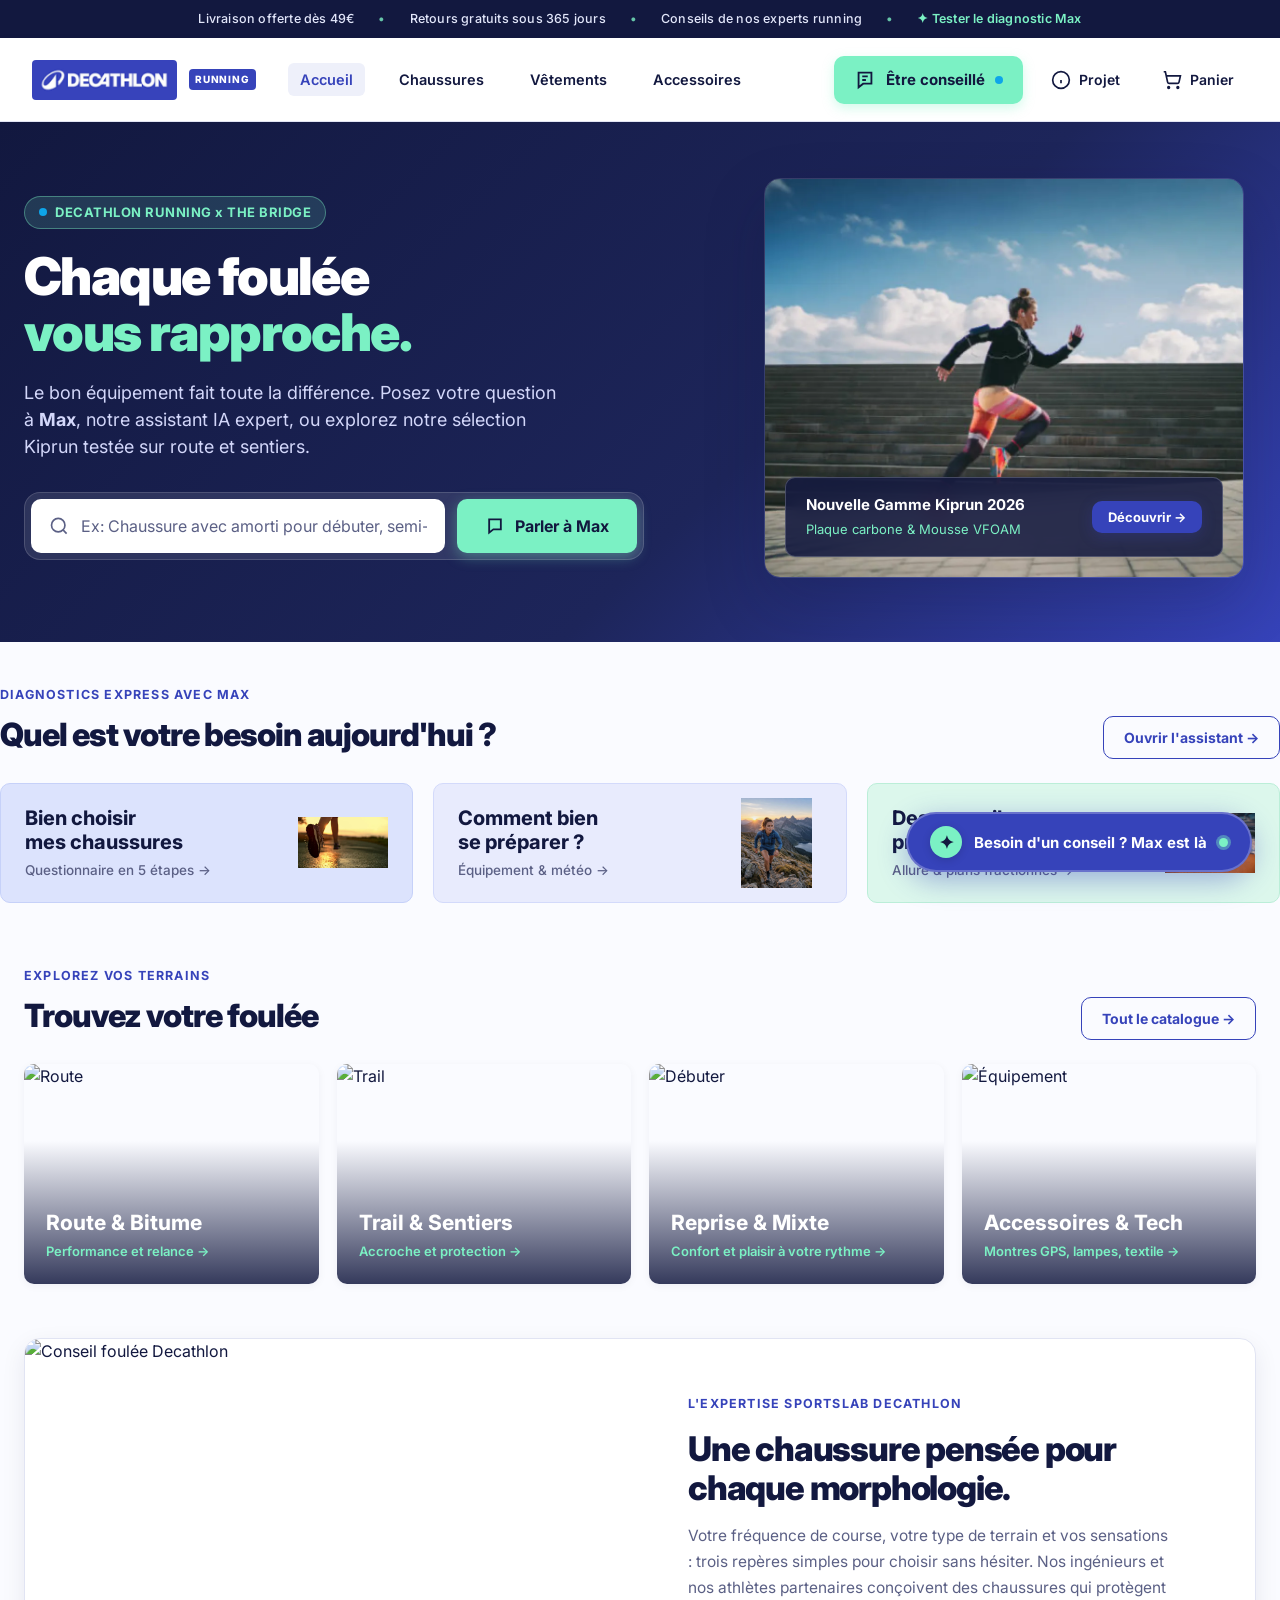
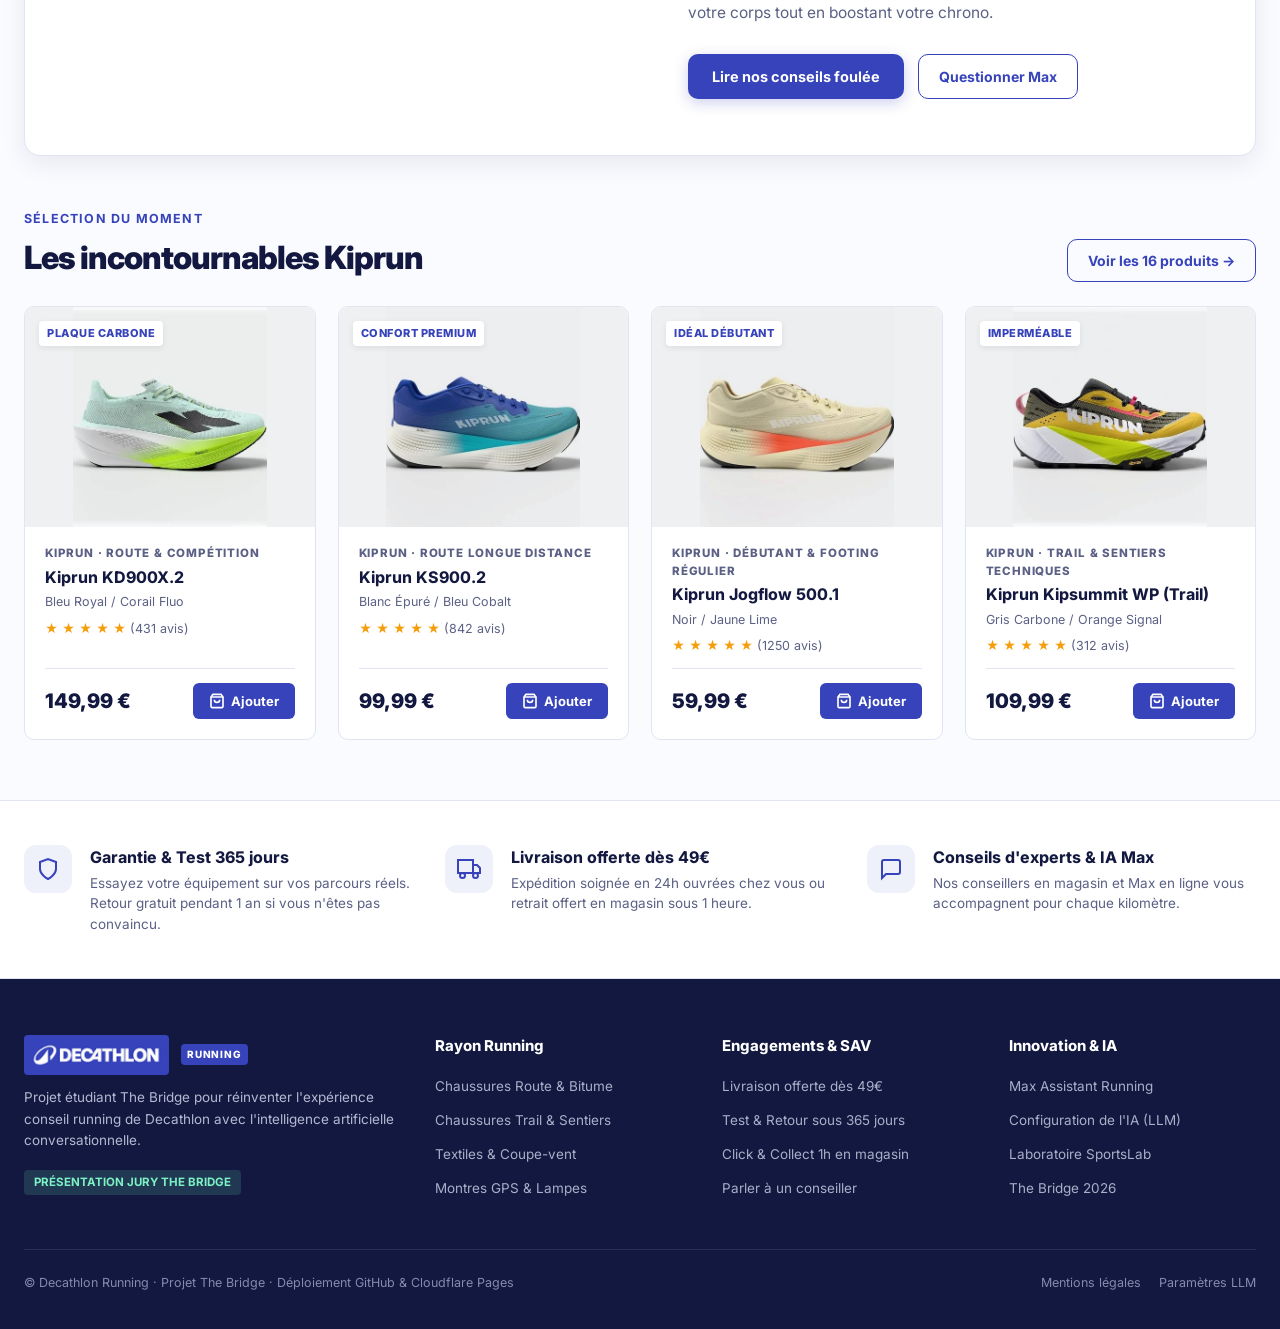
==== commit 217e4554: "Add files via upload" ====
--- a/index.html
+++ b/index.html
@@ -34,10 +34,8 @@
     <div class="header-inner">
       <!-- Logo Decathlon Running -->
       <div class="logo-container" onclick="window.app.showView('home')">
-        <img src="assets/decathlon-logo.png" alt="Decathlon Logo" class="logo-icon" onerror="this.style.display='none'">
-        <div class="logo-text">
-          DECATHLON <span class="logo-badge">RUNNING</span>
-        </div>
+        <img src="assets/decathlon-logo.png" alt="Decathlon" class="logo-icon">
+        <span class="logo-badge">RUNNING</span>
       </div>
 
       <!-- Navigation principale -->
@@ -46,14 +44,7 @@
         <button class="nav-btn" data-view="catalogue" onclick="window.app.showCategory('Chaussures')">Chaussures</button>
         <button class="nav-btn" data-view="catalogue" onclick="window.app.showCategory('Vêtements')">Vêtements</button>
         <button class="nav-btn" data-view="catalogue" onclick="window.app.showCategory('Accessoires')">Accessoires</button>
-        <button class="nav-btn" data-view="conseils" onclick="window.app.showView('conseils')">Nos conseils</button>
       </nav>
-
-      <!-- Barre de recherche produit -->
-      <div class="search-box">
-        <svg width="18" height="18" viewBox="0 0 24 24" fill="none" stroke="currentColor" stroke-width="2.2"><circle cx="11" cy="11" r="8"></circle><path d="m21 21-4.3-4.3"></path></svg>
-        <input id="headerSearchInput" placeholder="Rechercher KD900X, amorti, trail, veste..." aria-label="Rechercher un produit">
-      </div>
 
       <!-- Actions de droite -->
       <div class="header-actions">
@@ -183,9 +174,9 @@
 
         <div class="config-field" id="cfgModelGroup">
           <label for="cfgModel">Modèle sélectionné</label>
-          <input type="text" id="cfgModel" value="gemini-1.5-flash">
+          <input type="text" id="cfgModel" value="gemini-2.5-flash">
           <div class="helper-text">
-            Exemples : <code>gemini-1.5-flash</code>, <code>gemini-2.0-flash</code>, ou <code>gpt-4o-mini</code>.
+            Exemples : <code>gemini-2.5-flash</code>, <code>gemini-2.5-flash-lite</code>, ou <code>gpt-4o-mini</code>.
           </div>
         </div>
 
@@ -202,8 +193,9 @@
     <div class="wrap">
       <div class="footer-grid">
         <div class="footer-col">
-          <div class="logo-text" style="color:#fff;margin-bottom:12px;">
-            DECATHLON <span class="logo-badge">RUNNING</span>
+          <div class="logo-container" style="margin-bottom:12px;cursor:default;">
+            <img src="assets/decathlon-logo.png" alt="Decathlon" class="logo-icon">
+            <span class="logo-badge">RUNNING</span>
           </div>
           <p style="color:#B4B9D2;font-size:13.5px;line-height:1.6;margin-bottom:16px;">
             Projet étudiant The Bridge pour réinventer l'expérience conseil running de Decathlon avec l'intelligence artificielle conversationnelle.
@@ -273,7 +265,7 @@
       
       document.getElementById('cfgProvider').value = cfg.provider || 'gemini';
       document.getElementById('cfgApiKey').value = cfg.apiKey || '';
-      document.getElementById('cfgModel').value = cfg.model || (cfg.provider === 'openai' ? 'gpt-4o-mini' : 'gemini-1.5-flash');
+      document.getElementById('cfgModel').value = cfg.model || (cfg.provider === 'openai' ? 'gpt-4o-mini' : 'gemini-2.5-flash');
 
       onProviderChange(cfg.provider || 'gemini');
 
@@ -308,7 +300,7 @@
         keyGroup.style.display = 'block';
         modelGroup.style.display = 'block';
         if (val === 'gemini' && modelInput.value.includes('gpt')) {
-          modelInput.value = 'gemini-1.5-flash';
+          modelInput.value = 'gemini-2.5-flash';
         } else if (val === 'openai' && modelInput.value.includes('gemini')) {
           modelInput.value = 'gpt-4o-mini';
         }
--- a/css/styles.css
+++ b/css/styles.css
@@ -139,8 +139,9 @@
 }
 
 .logo-icon {
-  width: 44px;
-  height: 36px;
+  height: 40px;
+  width: auto;
+  border-radius: 4px;
   object-fit: contain;
 }
 
@@ -759,7 +760,7 @@
 
 .product-img-box {
   height: 220px;
-  background: var(--blue-soft);
+  background: #EEF0F2;
   position: relative;
   overflow: hidden;
   cursor: pointer;
@@ -768,7 +769,7 @@
 .product-img-box img {
   width: 100%;
   height: 100%;
-  object-fit: cover;
+  object-fit: contain;
   transition: transform 0.4s ease;
 }
 
@@ -975,14 +976,34 @@
   height: 520px;
   border-radius: var(--radius-lg);
   overflow: hidden;
-  background: var(--blue-soft);
+  background: #EEF0F2;
   box-shadow: var(--shadow-sm);
 }
 
 .detail-gallery img {
   width: 100%;
   height: 100%;
-  object-fit: cover;
+  object-fit: contain;
+}
+
+.detail-thumbs {
+  display: flex;
+  gap: 10px;
+  margin-top: 12px;
+}
+
+.detail-thumbs img {
+  width: 84px;
+  height: 84px;
+  object-fit: contain;
+  background: #EEF0F2;
+  border: 2px solid transparent;
+  border-radius: 8px;
+  cursor: pointer;
+}
+
+.detail-thumbs img.active {
+  border-color: var(--blue-primary);
 }
 
 .detail-info {
